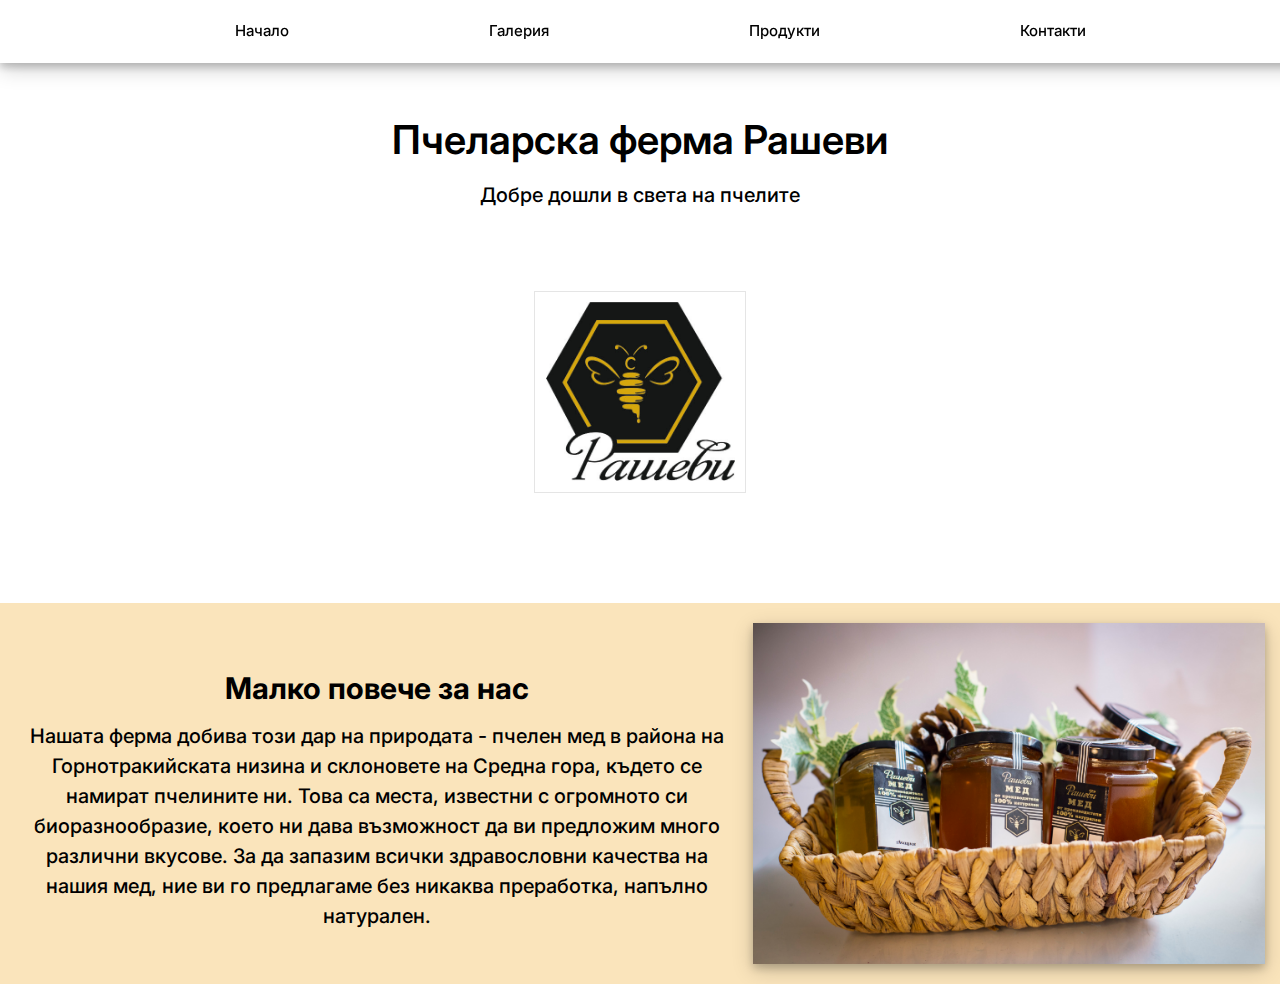
==== indexpage/index.html @ ff4f2d70 "Uploading the site" ====
<!DOCTYPE html>
<html>
    <head>
            <meta charset="UTF-8">
            <title>Rashevi website</title>
            <link rel="stylesheet" href="styles.css">
    </head>

    <body>
        <div class="background">
            <header id="navbar-placeholder"></header>
        
            <script>
                fetch('../navigation/navbar.html')
                    .then(response => response.text())
                    .then(data => {
                document.getElementById('navbar-placeholder').innerHTML = data;
            });
            </script>

            <section class="intro">
                <h1>Пчеларска ферма Рашеви</h1>
                <p>Добре дошли в света на пчелите</p>
            </section>

            <section id="banner-placeholder"></section>

            <script>
                fetch('../banner/bannerbar.html')
                    .then(response => response.text())
                    .then(data => {
                document.getElementById('banner-placeholder').innerHTML = data;
            });
            </script>

            <section class="full-width-banner">
                <div class="banner-text">
                    <h1>Малко повече за нас</h1>
                    <p>
                        Нашата ферма добива този дар на природата - пчелен мед в района на Горнотракийската низина и склоновете на Средна гора, където се намират пчелините ни. Това са места, известни с огромното си биоразнообразие, което ни дава възможност да ви предложим много различни вкусове. За да запазим всички здравословни качества на нашия мед, ние ви го предлагаме без никаква преработка, напълно натурален.
                    </p>
                </div>
                    <img src="../images/IMG_8385.jpg" class="banner-picture">
            </section>
        </div>
        
    </body>

</html>
---- indexpage/styles.css ----
@import url('https://fonts.googleapis.com/css2?family=Inter:wght@100;200;300;400;500;600;700;800;900&amp;display=swap');
*{
    padding: 0px;
    margin: 0px;
}

html{
    font: 12px/1.5 'Inter', sans-serif;
    font-weight: 500;
    width: 100%;
}

body{
    display: flex;
    flex-direction: column;
    width: 100%;
    background-image: url('../images/IMG_8396Transparent.jpg');
    background-size: cover;
    background-position:absolute;
    background-attachment: fixed;
}

.intro{
    padding: 100px 0px 70px 0px;
    width: 100%;
}

.intro h1{
    text-align: center;
    font-size: 40px;
    margin: 0px;
    padding: 10px;
    font-weight: 600;
}

.intro p{
    text-align: center;
    font-size: 20px;
}



.full-width-banner {
    width: 100%;
    display: flex;
    align-items: stretch;
    justify-content: space-between;
    padding: 20px 0px 20px 0px;
    margin-top: 40px;
    background-color: rgba(250, 225, 180, 0.9);
}

.banner-text{
  display: flex;
  align-self: stretch;
  align-items: center;
  border-color: transparent;
  flex-direction: column;
  justify-content: center;
  padding: 20px;
}

.banner-text h1{
    font-size: 30px;
    padding: 10px;
}

.banner-text p{
    font-size: 20px;
    text-align: center;
}

.banner-picture {
    width: 40%;
    position: relative;
    box-sizing: border-box;
    object-fit: cover;
    border-color: transparent;
    margin-right: 15px;
    box-shadow: 0 4px 8px 0 rgba(0, 0, 0, 0.2), 0 6px 20px 0 rgba(0, 0, 0, 0.19);
}
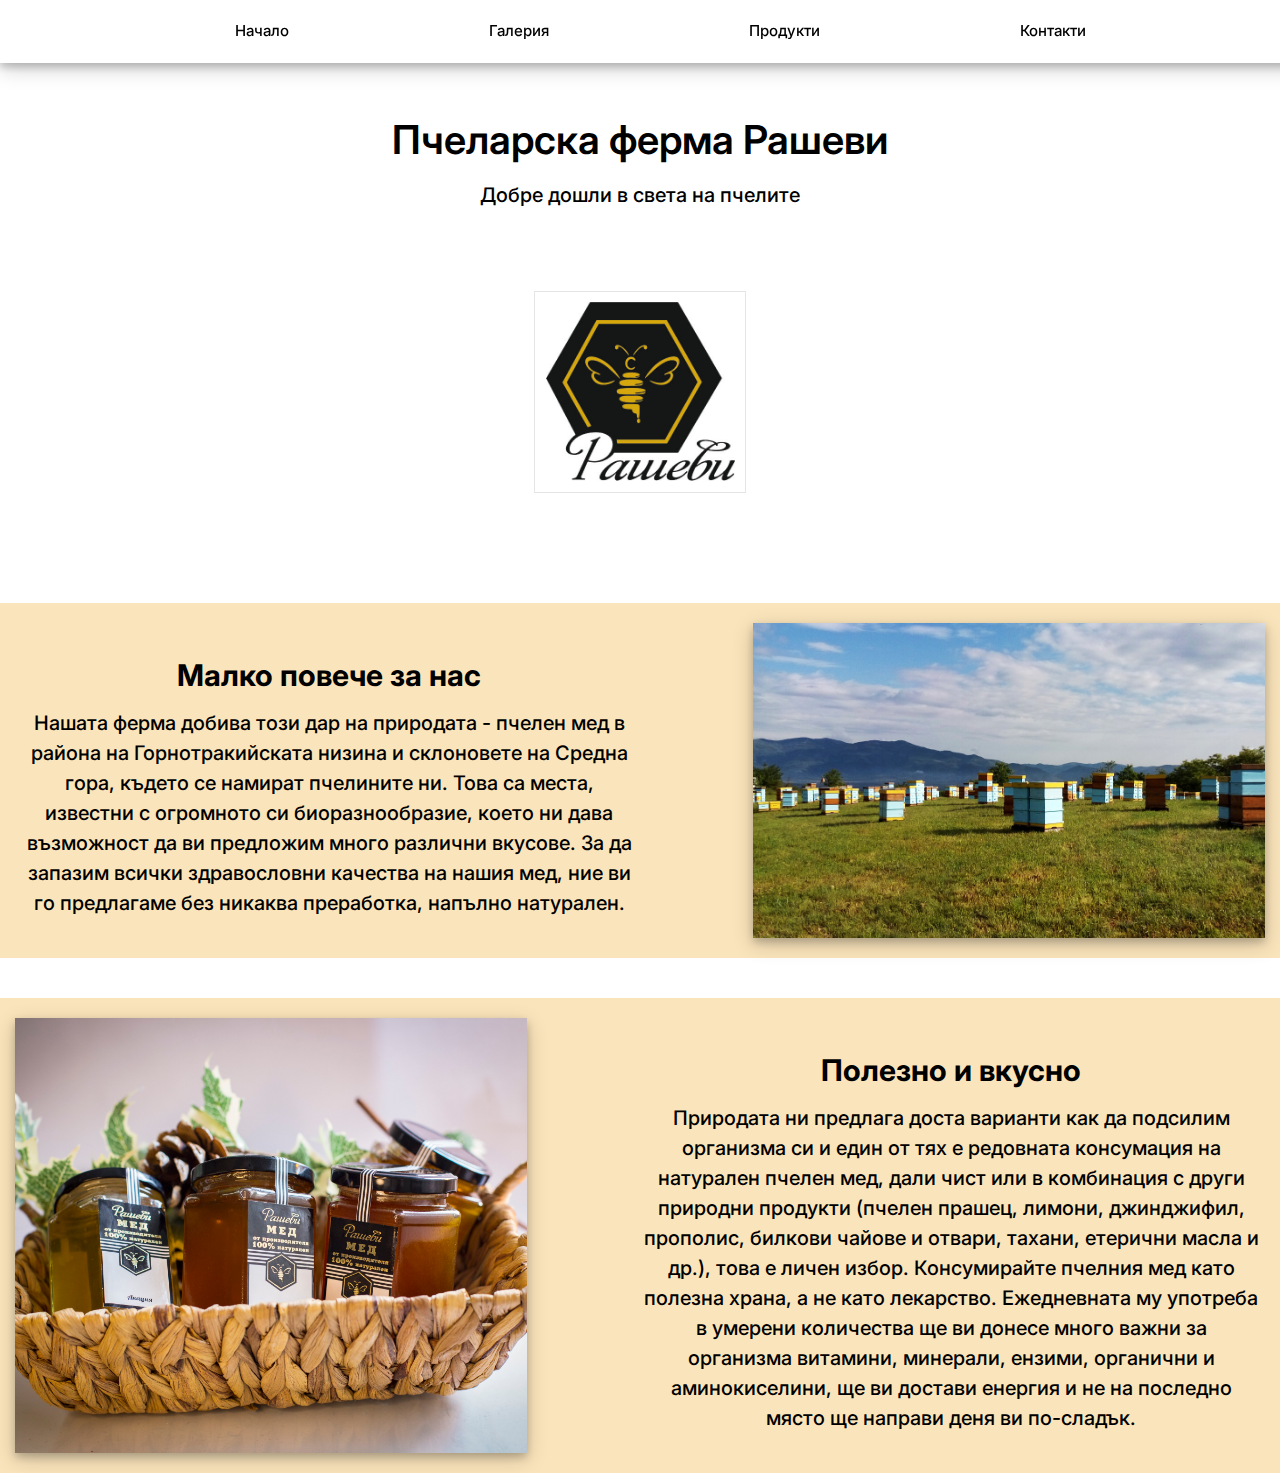
==== commit 49c4bd41: "Adding new article on the home page" ====
--- a/indexpage/index.html
+++ b/indexpage/index.html
@@ -40,7 +40,17 @@
                         Нашата ферма добива този дар на природата - пчелен мед в района на Горнотракийската низина и склоновете на Средна гора, където се намират пчелините ни. Това са места, известни с огромното си биоразнообразие, което ни дава възможност да ви предложим много различни вкусове. За да запазим всички здравословни качества на нашия мед, ние ви го предлагаме без никаква преработка, напълно натурален.
                     </p>
                 </div>
-                    <img src="../images/IMG_8385.jpg" class="banner-picture">
+                    <img src="../images/kosheri.jpg" class="banner-picture">
+            </section>
+
+            <section class="full-width-banner">
+                <img src="../images/IMG_8385.jpg" class="banner-picture">
+                <div class="banner-text">
+                    <h1>Полезно и вкусно</h1>
+                    <p>
+                       Природата ни предлага доста варианти как да подсилим организма си и един от тях е редовната консумация на натурален пчелен мед, дали чист или в комбинация с други природни продукти (пчелен прашец, лимони, джинджифил, прополис, билкови чайове и отвари, тахани, етерични масла и др.), това е личен избор. Консумирайте пчелния мед като полезна храна, а не като лекарство. Ежедневната му употреба в умерени количества ще ви донесе много важни за организма витамини, минерали, ензими, органични и аминокиселини, ще ви достави енергия и не на последно място ще направи деня ви по-сладък.
+                    </p>
+                </div>
             </section>
         </div>
         
--- a/indexpage/styles.css
+++ b/indexpage/styles.css
@@ -43,8 +43,9 @@
 .full-width-banner {
     width: 100%;
     display: flex;
-    align-items: stretch;
-    justify-content: space-between;
+    /* align-items: stretch; */
+    /* justify-content: space-between; */
+    gap: 80px;
     padding: 20px 0px 20px 0px;
     margin-top: 40px;
     background-color: rgba(250, 225, 180, 0.9);
@@ -72,10 +73,10 @@
 
 .banner-picture {
     width: 40%;
-    position: relative;
+    position:static;
     box-sizing: border-box;
     object-fit: cover;
     border-color: transparent;
-    margin-right: 15px;
+    margin: 0px 15px;
     box-shadow: 0 4px 8px 0 rgba(0, 0, 0, 0.2), 0 6px 20px 0 rgba(0, 0, 0, 0.19);
 }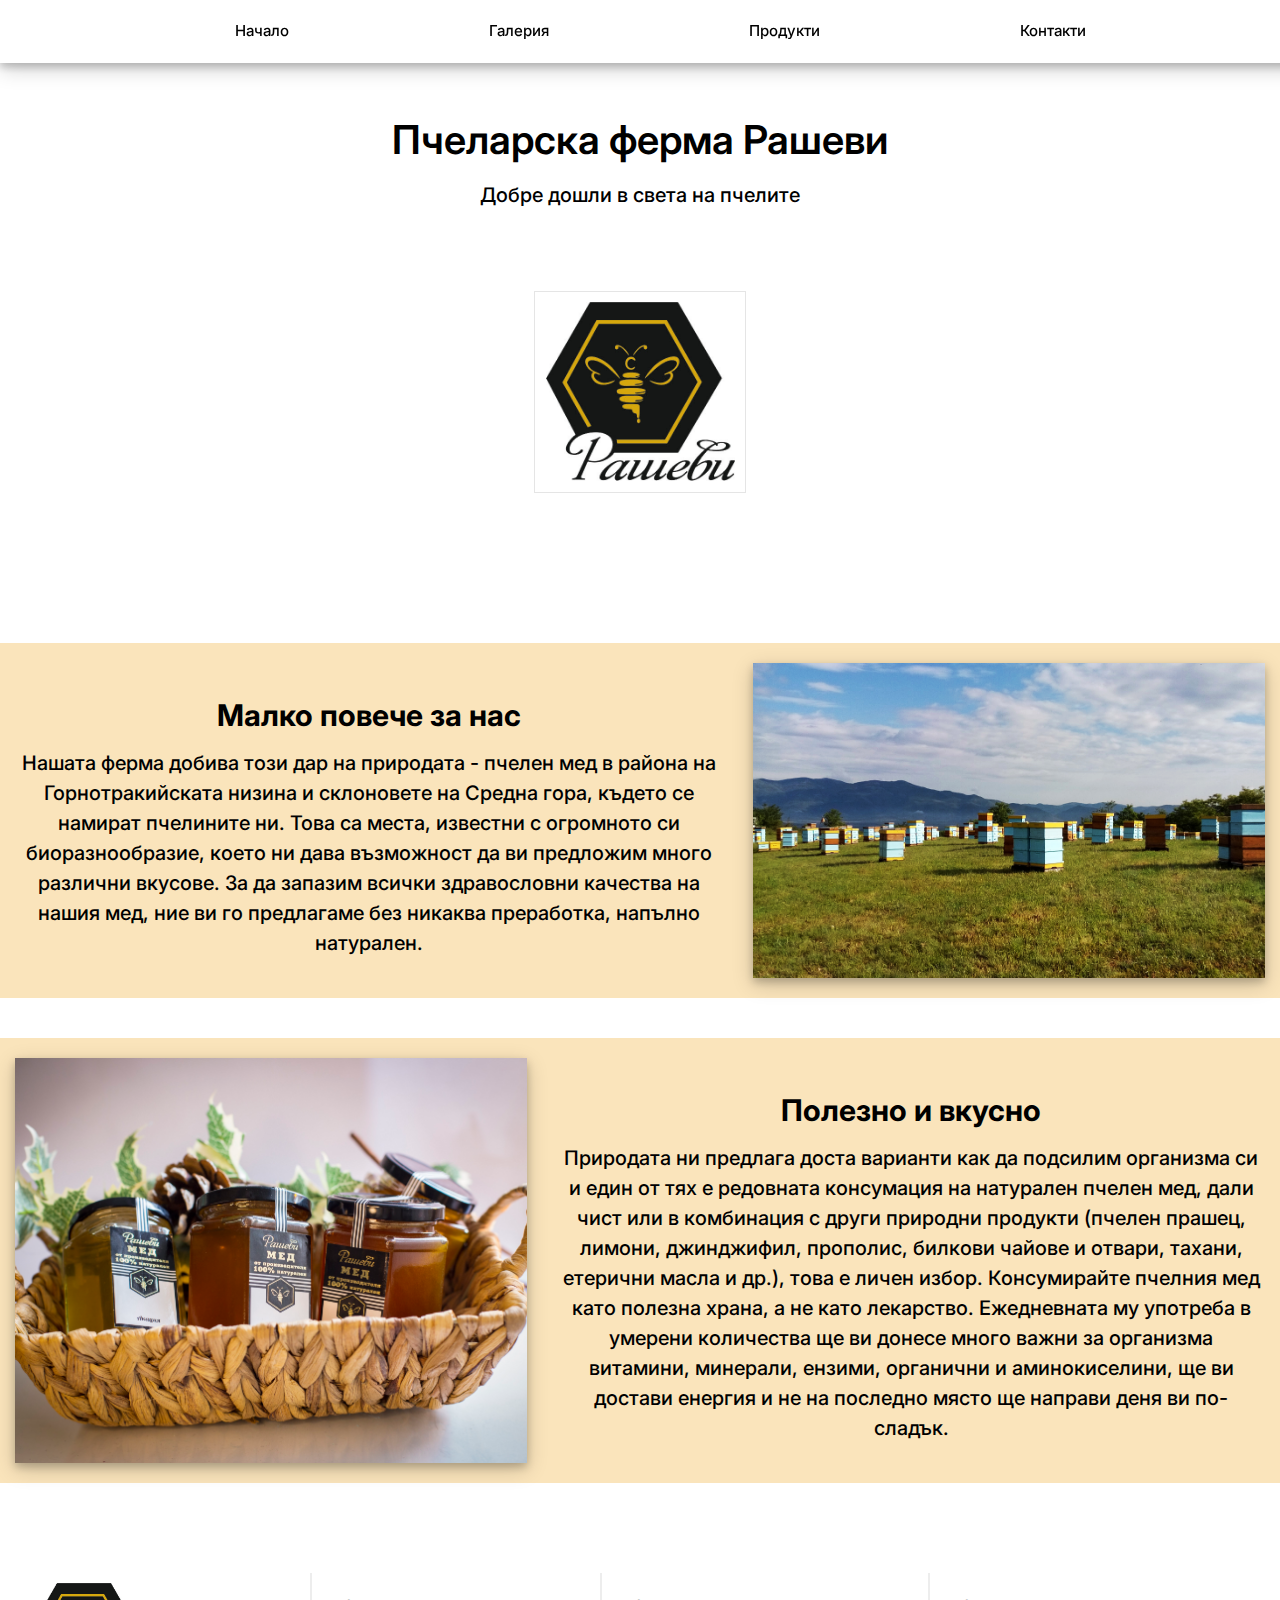
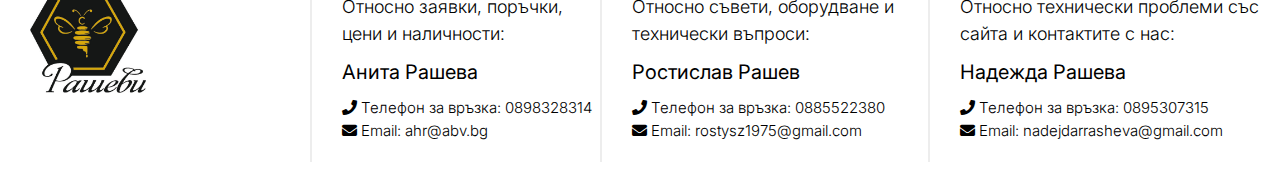
==== commit 34a986c2: "Creating footer and adding it to the pages" ====
--- a/indexpage/index.html
+++ b/indexpage/index.html
@@ -4,10 +4,10 @@
             <meta charset="UTF-8">
             <title>Rashevi website</title>
             <link rel="stylesheet" href="styles.css">
+            <link rel="stylesheet" href="https://use.fontawesome.com/releases/v5.6.3/css/all.css">
     </head>
 
     <body>
-        <div class="background">
             <header id="navbar-placeholder"></header>
         
             <script>
@@ -52,8 +52,15 @@
                     </p>
                 </div>
             </section>
-        </div>
-        
+            
+            <footer id="footer-placeholder"></footer>
+
+            <script>
+                fetch('../footer/footerbar.html')
+                    .then(response => response.text())
+                    .then(data => {
+                document.getElementById('footer-placeholder').innerHTML = data;
+            });
+            </script>
     </body>
-
 </html>--- a/indexpage/styles.css
+++ b/indexpage/styles.css
@@ -1,4 +1,5 @@
 @import url('https://fonts.googleapis.com/css2?family=Inter:wght@100;200;300;400;500;600;700;800;900&amp;display=swap');
+@import 'https://use.fontawesome.com/releases/v5.10.2/css/all.css';
 *{
     padding: 0px;
     margin: 0px;
@@ -43,9 +44,8 @@
 .full-width-banner {
     width: 100%;
     display: flex;
-    /* align-items: stretch; */
-    /* justify-content: space-between; */
-    gap: 80px;
+    align-items: stretch;
+    justify-content: space-between;
     padding: 20px 0px 20px 0px;
     margin-top: 40px;
     background-color: rgba(250, 225, 180, 0.9);
@@ -79,4 +79,5 @@
     border-color: transparent;
     margin: 0px 15px;
     box-shadow: 0 4px 8px 0 rgba(0, 0, 0, 0.2), 0 6px 20px 0 rgba(0, 0, 0, 0.19);
-}+}
+
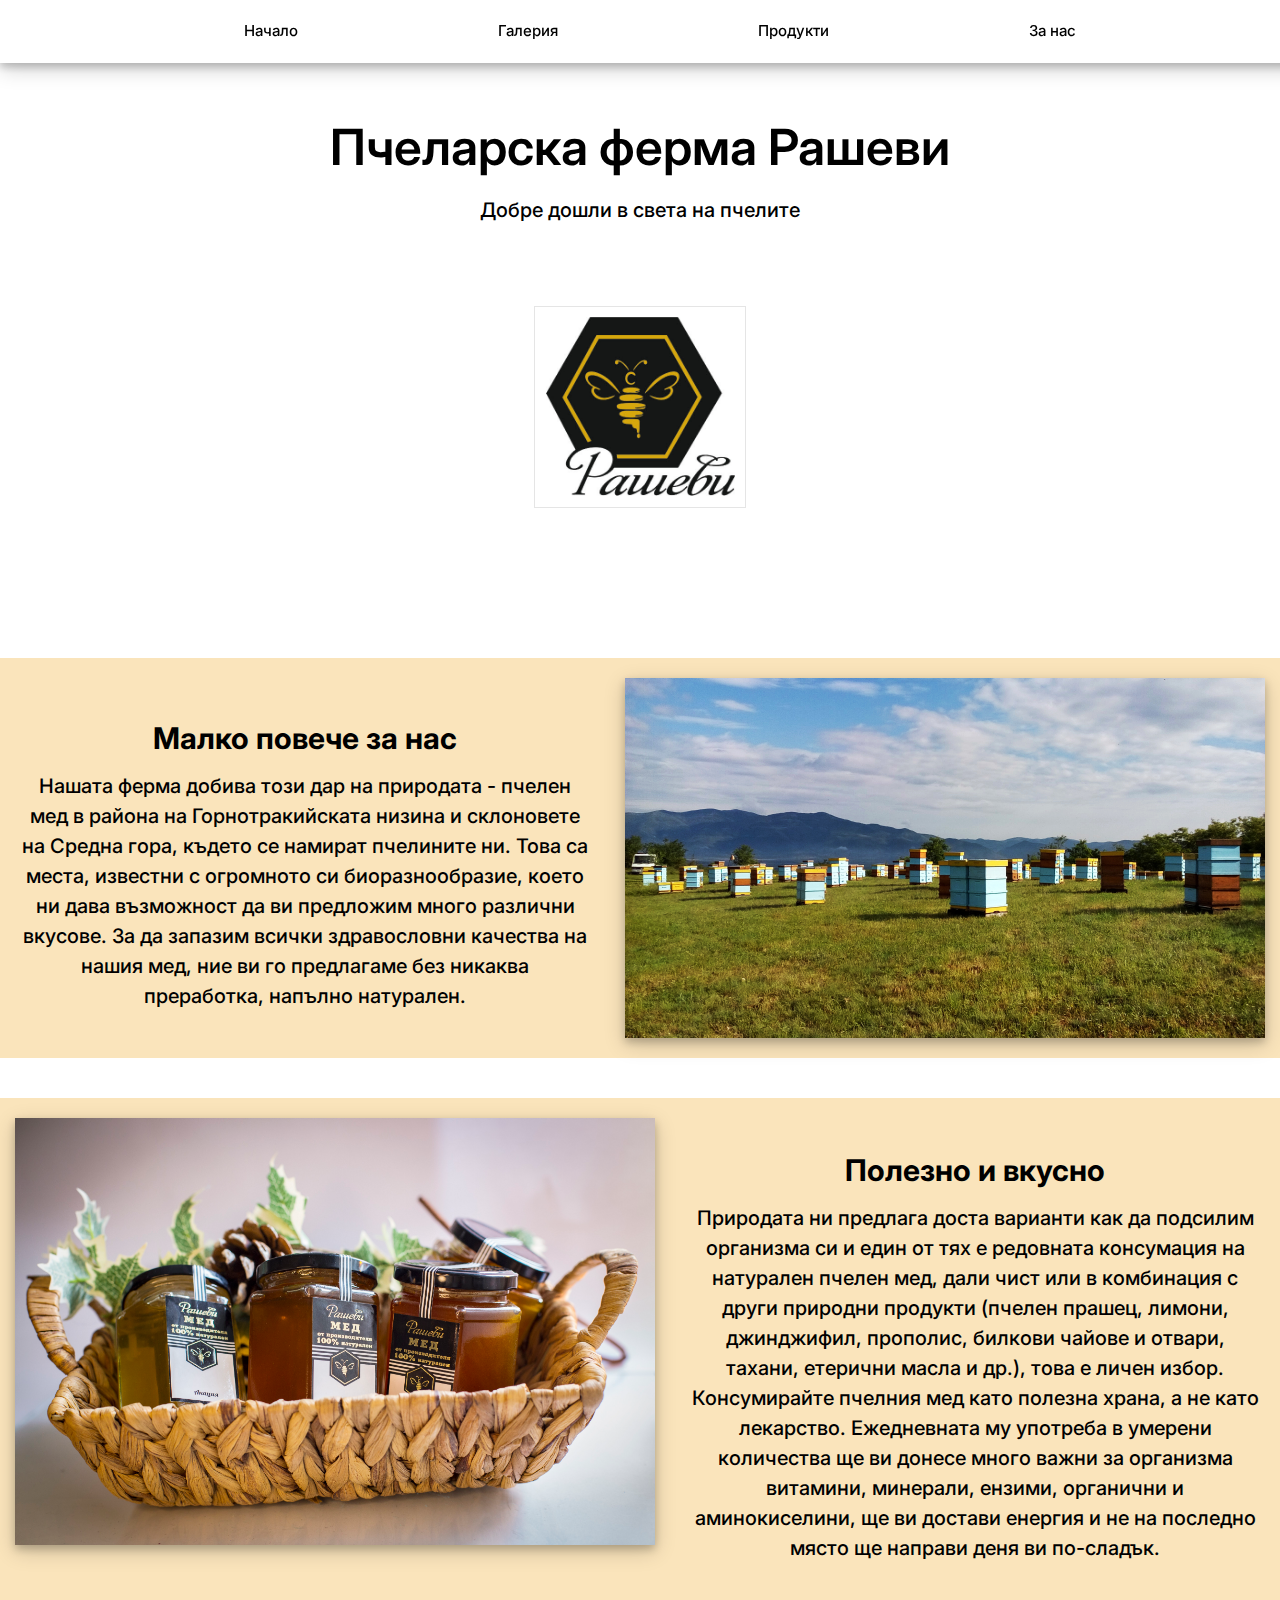
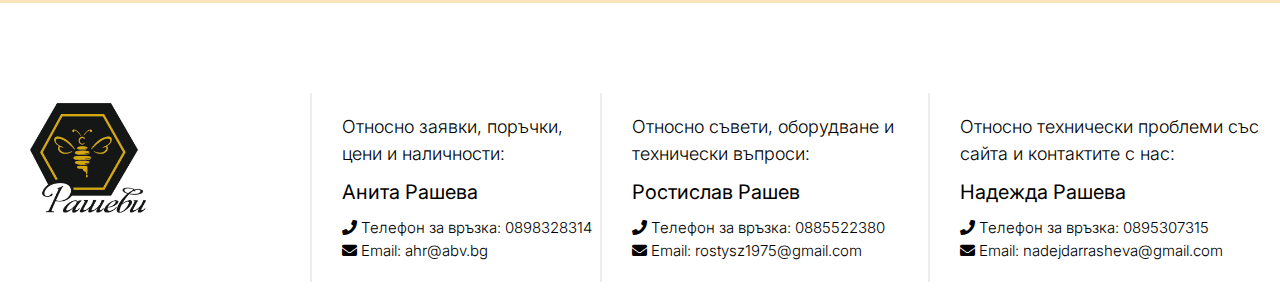
==== commit c83b1ae1: "Adding media queries" ====
--- a/indexpage/index.html
+++ b/indexpage/index.html
@@ -2,8 +2,10 @@
 <html>
     <head>
             <meta charset="UTF-8">
+            <meta name="viewport" content="width=device-width, initial-scale=1.0" />
             <title>Rashevi website</title>
             <link rel="stylesheet" href="styles.css">
+            <link rel="stylesheet" href="stylesResponsive.css">
             <link rel="stylesheet" href="https://use.fontawesome.com/releases/v5.6.3/css/all.css">
     </head>
 
--- a/indexpage/styles.css
+++ b/indexpage/styles.css
@@ -28,7 +28,7 @@
 
 .intro h1{
     text-align: center;
-    font-size: 40px;
+    font-size: 50px;
     margin: 0px;
     padding: 10px;
     font-weight: 600;
@@ -39,11 +39,10 @@
     font-size: 20px;
 }
 
-
-
 .full-width-banner {
     width: 100%;
     display: flex;
+    flex-direction: row;
     align-items: stretch;
     justify-content: space-between;
     padding: 20px 0px 20px 0px;
@@ -73,9 +72,10 @@
 
 .banner-picture {
     width: 40%;
+    height: auto;
     position:static;
     box-sizing: border-box;
-    object-fit: cover;
+    object-fit:fill;
     border-color: transparent;
     margin: 0px 15px;
     box-shadow: 0 4px 8px 0 rgba(0, 0, 0, 0.2), 0 6px 20px 0 rgba(0, 0, 0, 0.19);
--- a/indexpage/stylesResponsive.css
+++ b/indexpage/stylesResponsive.css
@@ -0,0 +1,16 @@
+@media (width <= 700px){
+    .full-width-banner{
+        flex-direction: column;
+    }
+
+    .banner-picture{
+        width: auto;
+    }
+}
+
+@media (width <= 1400px){
+    .banner-picture{
+        width: 50%;
+        height: 50%;
+    }
+}